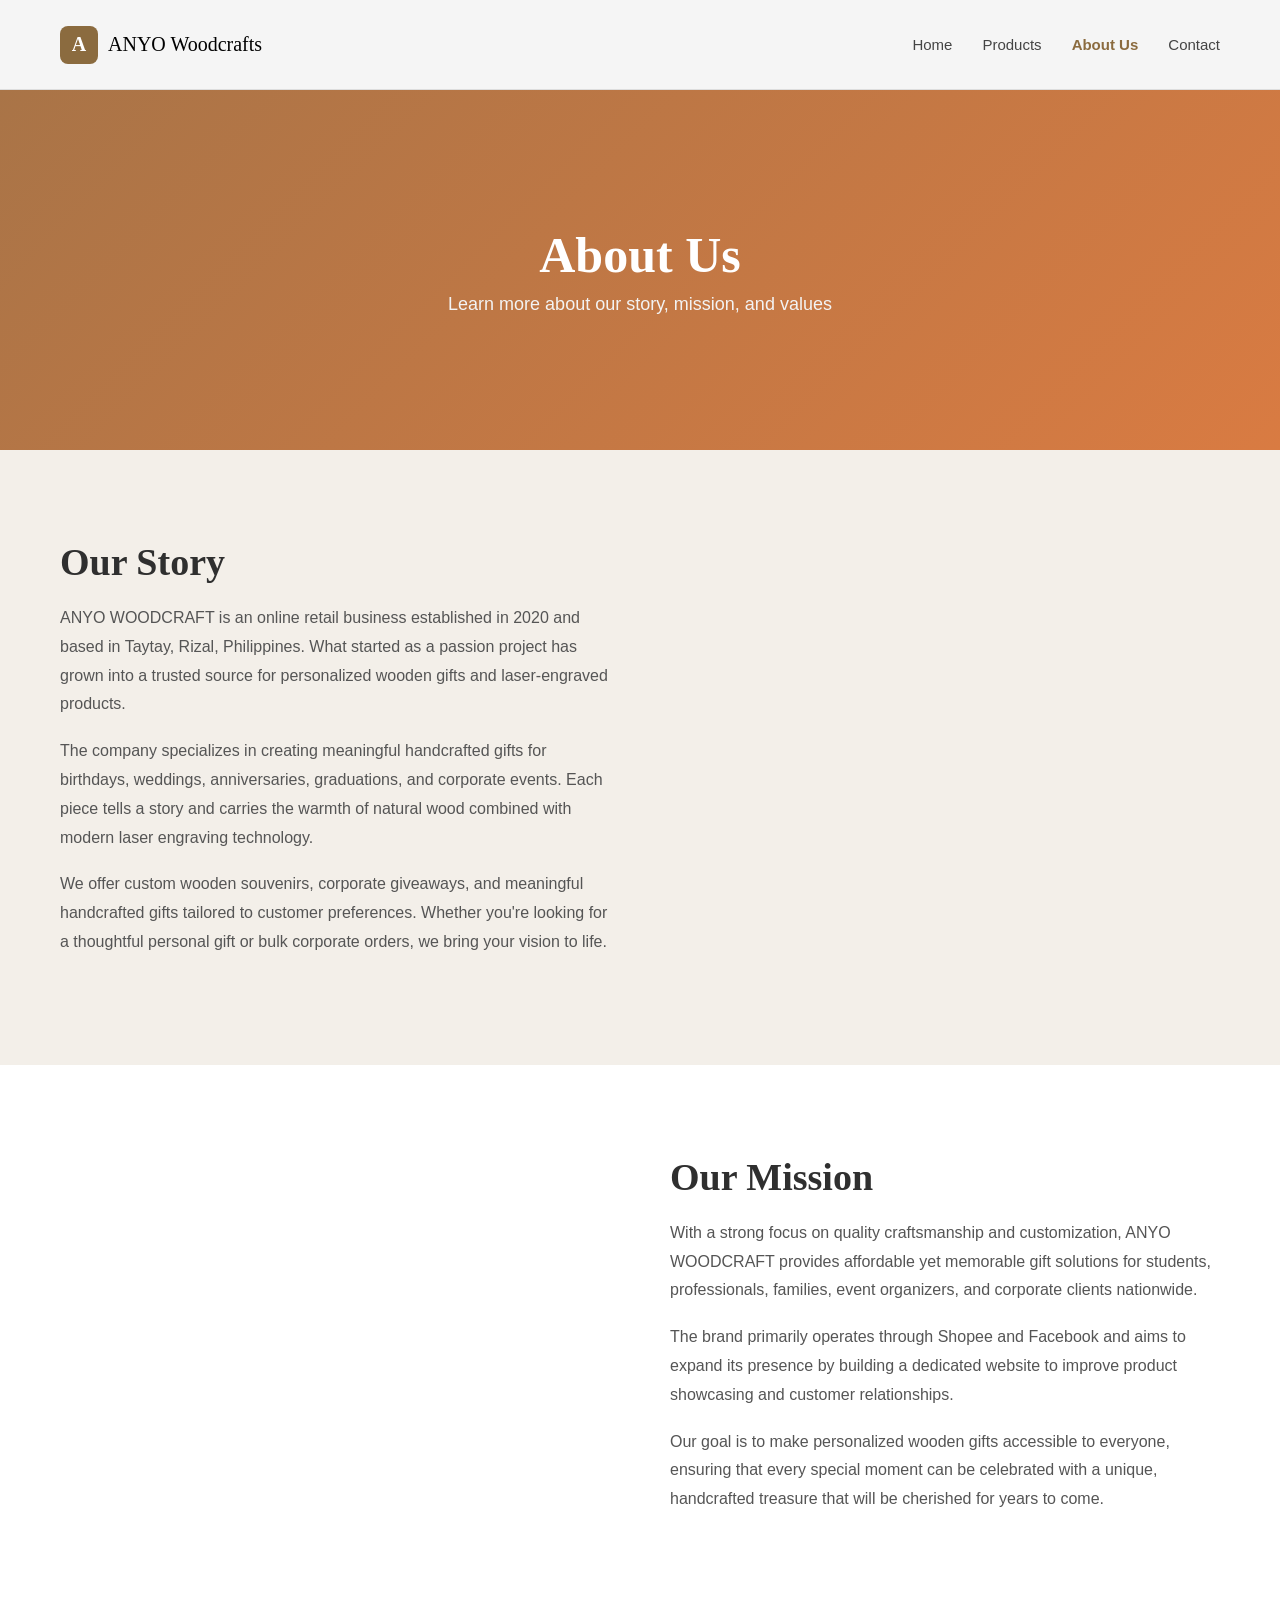
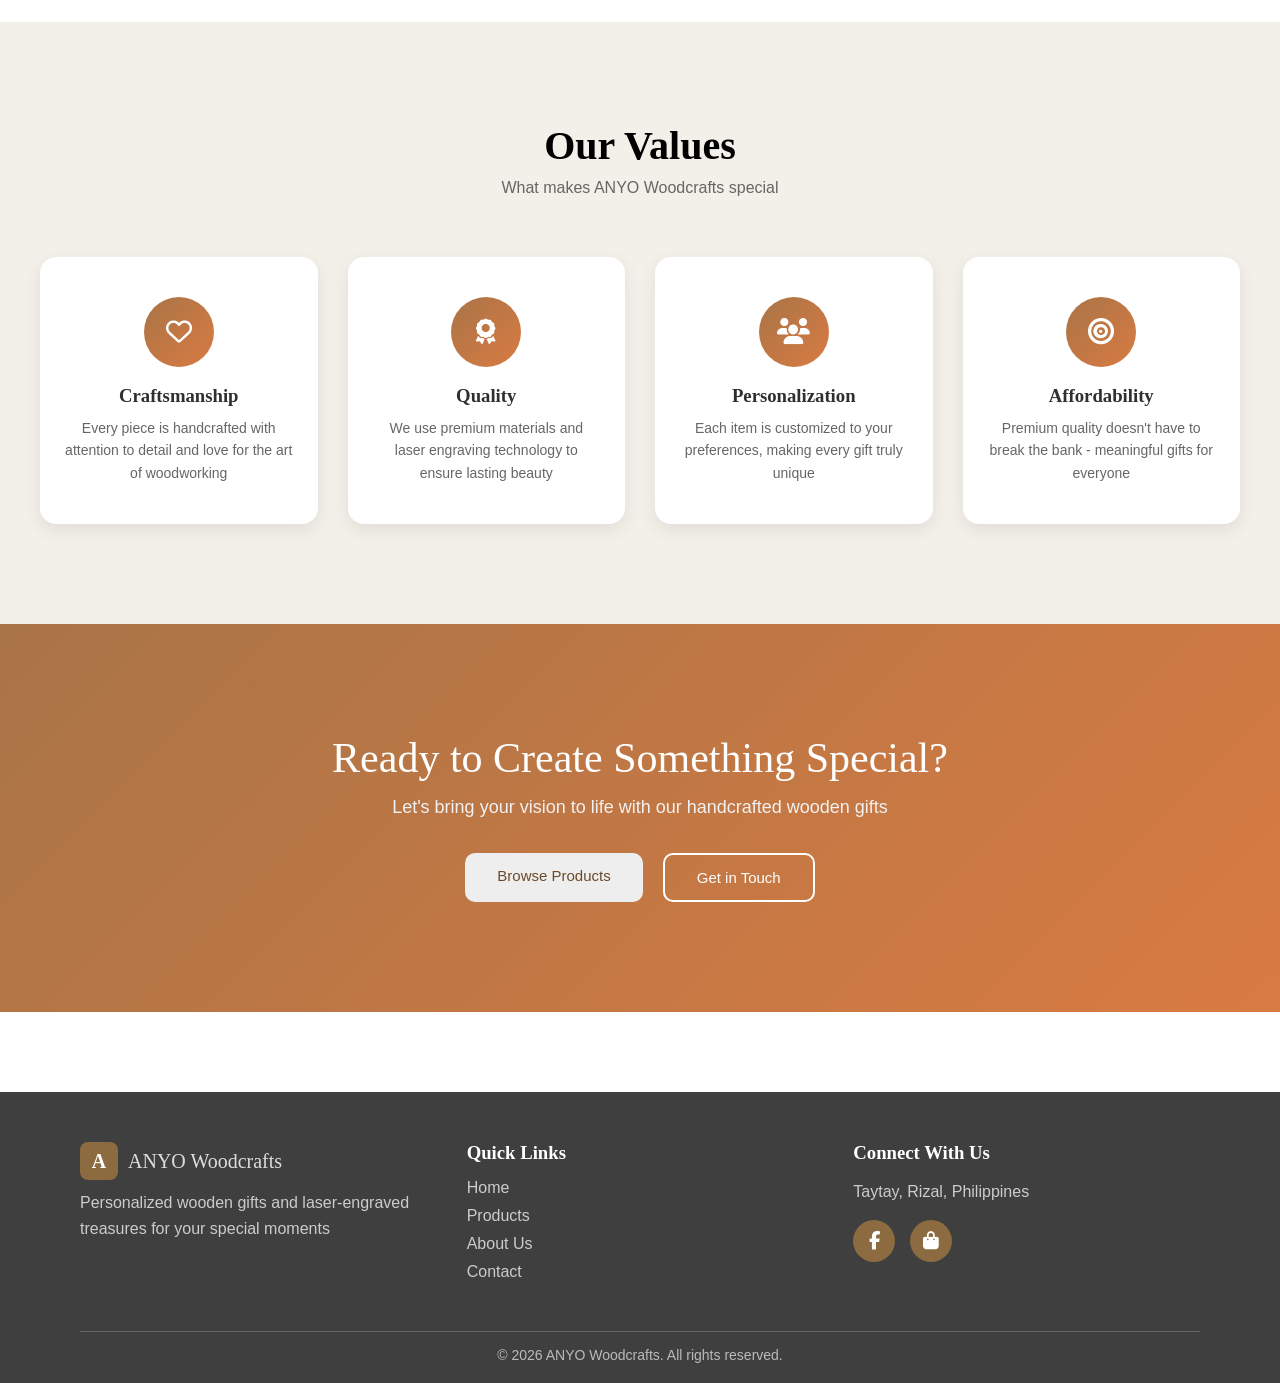
==== about.html @ 1329b44c "Add files via upload" ====
<!DOCTYPE html>
<html lang="en">
<head>
  <meta charset="UTF-8">
  <meta name="viewport" content="width=device-width, initial-scale=1.0">
  <link rel="stylesheet" href="https://cdnjs.cloudflare.com/ajax/libs/font-awesome/6.5.0/css/all.min.css">
  <link rel="stylesheet" href="navfoot.css">
  <link rel="stylesheet" href="about.css">
  <title>About - ANYO Woodcrafts</title>
</head>
<body>

<header class="navbar">
  <div class="logo">
    <div class="logo-icon">A</div>
    <span>ANYO Woodcrafts</span>
  </div>

  <ul class="nav-links">
    <li><a href="index.html">Home</a></li>
    <li><a href="products.html">Products</a></li>
    <li><a href="about.html" class="active">About Us</a></li>
    <li><a href="contact.html">Contact</a></li>
  </ul>
</header>

<section class="about-hero">
  <h1>About Us</h1>
  <p>Learn more about our story, mission, and values</p>
</section>

<section class="about-section">
  <div class="about-grid">

    <div class="about-text">
      <h2>Our Story</h2>
      <p>
        ANYO WOODCRAFT is an online retail business established in 2020 and
        based in Taytay, Rizal, Philippines. What started as a passion project
        has grown into a trusted source for personalized wooden gifts and
        laser-engraved products.
      </p>
      <p>
        The company specializes in creating meaningful handcrafted gifts for
        birthdays, weddings, anniversaries, graduations, and corporate events.
        Each piece tells a story and carries the warmth of natural wood combined
        with modern laser engraving technology.
      </p>
      <p>
        We offer custom wooden souvenirs, corporate giveaways, and meaningful
        handcrafted gifts tailored to customer preferences. Whether you're
        looking for a thoughtful personal gift or bulk corporate orders, we bring
        your vision to life.
      </p>
    </div>

    <div class="about-image">
      <img src="IMAGES/woodcraft1.jpg" alt="">
    </div>

  </div>
</section>

<section class="about-section alt">
  <div class="about-grid">

    <div class="about-image">
      <img src="IMAGES/woodcraft2.jpg" alt="">
    </div>

    <div class="about-text">
      <h2>Our Mission</h2>
      <p>
        With a strong focus on quality craftsmanship and customization, ANYO
        WOODCRAFT provides affordable yet memorable gift solutions for students,
        professionals, families, event organizers, and corporate clients
        nationwide.
      </p>
      <p>
        The brand primarily operates through Shopee and Facebook and aims to
        expand its presence by building a dedicated website to improve product
        showcasing and customer relationships.
      </p>
      <p>
        Our goal is to make personalized wooden gifts accessible to everyone,
        ensuring that every special moment can be celebrated with a unique,
        handcrafted treasure that will be cherished for years to come.
      </p>
    </div>

  </div>
</section>

<section class="values">
  <h2>Our Values</h2>
  <p class="subtitle">What makes ANYO Woodcrafts special</p>

  <div class="values-grid">

    <div class="value-card">
  <div class="icon"><i class="fa-regular fa-heart"></i></div>
  <h3>Craftsmanship</h3>
  <p>Every piece is handcrafted with attention to detail and love for the art of woodworking</p>
</div>

<div class="value-card">
  <div class="icon"><i class="fa-solid fa-award"></i></div>
  <h3>Quality</h3>
  <p>We use premium materials and laser engraving technology to ensure lasting beauty</p>
</div>

<div class="value-card">
  <div class="icon"><i class="fa-solid fa-users"></i></div>
  <h3>Personalization</h3>
  <p>Each item is customized to your preferences, making every gift truly unique</p>
</div>

<div class="value-card">
  <div class="icon"><i class="fa-solid fa-bullseye"></i></div>
  <h3>Affordability</h3>
  <p>Premium quality doesn't have to break the bank - meaningful gifts for everyone</p>
</div>

  </div>
</section>

<section class="cta-about fade-in">
  <div class="cta-content">
    <h1>Ready to Create Something Special?</h1>
    <p>Let's bring your vision to life with our handcrafted wooden gifts</p>

    <div class="cta-buttons">
      <a href="products.html" class="btn primary">Browse Products</a>
      <a href="contact.html" class="btn outline">Get in Touch</a>
    </div>
  </div>
</section>

<footer class="footer">
  <div class="footer-container">

    <div class="footer-col">
      <div class="logo">
        <div class="logo-icon">A</div>
        <span>ANYO Woodcrafts</span>
      </div>
      <p>
        Personalized wooden gifts and laser-engraved treasures
        for your special moments
      </p>
    </div>

    <div class="footer-col">
      <h3>Quick Links</h3>
      <ul>
        <li><a href="index.html">Home</a></li>
        <li><a href="products.html">Products</a></li>
        <li><a href="about.html">About Us</a></li>
        <li><a href="contact.html">Contact</a></li>
      </ul>
    </div>

    <div class="footer-col">
      <h3>Connect With Us</h3>
      <p>Taytay, Rizal, Philippines</p>

      <div class="socials">
        <a href="https://www.facebook.com/ANYOwoodcrafts" target="_blank" class="circle"><i class="fab fa-facebook-f"></i></a>
        <a href="https://shopee.ph/anyocrafts" target="_blank" class="circle"><i class="fas fa-shopping-bag"></i></a>
      </div>
    </div>

  </div>

  <div class="footer-bottom">
    © 2026 ANYO Woodcrafts. All rights reserved.
  </div>
</footer>

<script>
const elements = document.querySelectorAll(".fade-in");

function showOnScroll() {
  const triggerBottom = window.innerHeight * 0.85;

  elements.forEach(el => {
    const boxTop = el.getBoundingClientRect().top;
    if (boxTop < triggerBottom) {
      el.classList.add("show");
    }
  });
}

window.addEventListener("scroll", showOnScroll);
</script>

</body>
</html>
---- navfoot.css ----
* {
    margin: 0;
    padding: 0;
    box-sizing: border-box;
    }

    /* BODY */
    body {
    font-family: 'Segoe UI', sans-serif;
    font-family: 'Poppins', sans-serif;

     margin: 0;
  padding-top: 90px;
    }
    h1, h2, h3, h4, h5 {
  font-family: 'Playfair Display', serif;
}

    /*FIXED NAVBAR*/
   .navbar {
  position: fixed;
  top: 0;
  left: 0;
  width: 100%;
  height: 90px; /* fixed height */
  z-index: 1000;

  display: flex;
  justify-content: space-between;
  align-items: center;
  padding: 0 60px; /* remove vertical padding */
  background: #f5f5f5;
  border-bottom: 1px solid #ddd;
}

    /* LOGO */
    .logo {
    display: flex;
    align-items: center;
    gap: 10px;
    font-family: 'Playfair Display', serif;
    font-size: 20px;
    }

    .logo-icon {
    background: #8b6b3f;
    color: #fff;
    width: 38px;
    height: 38px;
    display: flex;
    align-items: center;
    justify-content: center;
    border-radius: 8px;
    font-weight: bold;
    }

    /* NAV LINKS */
    .nav-links {
    list-style: none;
    display: flex;
    gap: 30px;
    }

    .nav-links a {
    text-decoration: none;
    color: #444;
    transition: 0.3s;
    font-size: 15px;
    }

    .nav-links a:hover {
    color: #8b6b3f;
    }

    .nav-links .active {
    color: #8b6b3f;
    font-weight: 600;
    }

    /* SPACER */
    .spacer {
    height: 400px;
    }

    /* FOOTER BASE */
.footer {
  background: #3f3f3f;
  color: #ddd;
  padding: 50px 80px 20px;
}

/* FLEX CONTAINER */
.footer-container {
  display: flex;
  justify-content: space-between;
  gap: 40px;
  flex-wrap: wrap;
}

/* COLUMNS */
.footer-col {
  flex: 1;
  min-width: 250px;
}

.footer-col h3 {
  margin-bottom: 15px;
  color: #fff;
}

.footer-col p {
  margin-top: 10px;
  line-height: 1.6;
  color: #ccc;
}

/* LINKS */
.footer-col ul {
  list-style: none;
  padding: 0;
}

.footer-col ul li {
  margin-bottom: 10px;
}

.footer-col ul li a {
  text-decoration: none;
  color: #ccc;
  transition: 0.3s;
}

.footer-col ul li a:hover {
  color: #fff;
}

/* SOCIAL ICONS */
.socials {
  margin-top: 15px;
  display: flex;
  gap: 15px;
}

.circle {
  width: 42px;
  height: 42px;
  background: #8b6b3f;
  border-radius: 50%;
  display: flex;
  align-items: center;
  justify-content: center;
  color: white;
  font-size: 18px;
  text-decoration: none;
  transition: 0.3s ease;
}

.circle:hover {
  background: #a67c52;
  transform: translateY(-3px);
}

/* IMPORTANT FIX */
.footer-bottom {
  width: 100%;
  text-align: center;
  margin-top: 40px;
  padding-top: 15px;
  border-top: 1px solid #666;
  font-size: 14px;
  color: #bbb;
}
---- about.css ----
/* ===== HERO ===== */
.about-hero {
  display: flex;
  flex-direction: column;
  justify-content: center;
  align-items: center;
  height: 40vh;
  text-align: center;
  background: linear-gradient(135deg, #a97447, #d97b42);
  color: white;
}

.about-hero h1 {
  font-family: 'Playfair Display', serif;
  font-size: 50px;
  margin-bottom: 10px;
}

.about-hero p {
  font-size: 18px;
  color: #f3f3f3;
}


/* ===== ABOUT ===== */
.about-section {
  padding: 90px 60px;
  background: #f3efe9;
}

.about-section.alt {
  background: #ffffff;
}

.about-grid {
  display: grid;
  grid-template-columns: 1fr 1fr;
  gap: 60px;
  align-items: center;
  max-width: 1200px;
  margin: auto;
}

.about-text h2 {
  font-family: 'Playfair Display', serif;
  font-size: 38px;
  margin-bottom: 20px;
  color: #2f2f2f;
}

.about-text p {
  color: #555;
  line-height: 1.8;
  margin-bottom: 18px;
}

.about-image img {
  width: 100%;
  border-radius: 16px;
  box-shadow: 0 10px 25px rgba(0,0,0,0.1);
}


/* ===== VALUES ===== */
.values {
  padding: 100px 20px;
  text-align: center;
  background: #f3efe9;
}

.values h2 {
  font-family: 'Playfair Display', serif;
  font-size: 40px;
  margin-bottom: 10px;
}

.values .subtitle {
  color: #666;
  margin-bottom: 60px;
}

.values-grid {
  display: grid;
  grid-template-columns: repeat(auto-fit, minmax(220px, 1fr));
  gap: 30px;
  max-width: 1200px;
  margin: auto;
}

.value-card {
  background: #ffffff;
  padding: 40px 25px;
  border-radius: 16px;
  box-shadow: 0 6px 18px rgba(0,0,0,0.08);
  transition: 0.3s;
}

.value-card:hover {
  transform: translateY(-8px);
}

.value-card .icon {
  width: 70px;
  height: 70px;
  background: linear-gradient(135deg, #a97447, #d97b42);
  color: white;
  margin: auto;
  border-radius: 50%;
  display: flex;
  align-items: center;
  justify-content: center;
  font-size: 26px;
  margin-bottom: 18px;
}

.value-card h3 {
  margin-bottom: 10px;
  color: #2f2f2f;
}

.value-card p {
  font-size: 14px;
  color: #666;
  line-height: 1.6;
}


/* ===== CTA ===== */
.cta-about {
  padding: 110px 20px;
  text-align: center;
  background: linear-gradient(135deg, #a97447, #d97b42);
  color: white;
  margin-bottom: 80px;
}

.cta-about .cta-content {
  max-width: 800px;
  margin: auto;
}

.cta-about h1 {
  font-family: 'Playfair Display', serif;
  font-size: 42px;
  margin-bottom: 15px;
  font-weight: 500;
}

.cta-about p {
  font-size: 18px;
  color: #f1f1f1;
  margin-bottom: 35px;
}

.cta-buttons {
  display: flex;
  justify-content: center;
  gap: 20px;
  flex-wrap: wrap;
}

.btn {
  padding: 14px 32px;
  border-radius: 10px;
  font-size: 15px;
  text-decoration: none;
  transition: 0.3s;
}

.btn.primary {
  background: #eee;
  color: #6b4a2b;
}

.btn.primary:hover {
  background: #fff;
  transform: translateY(-3px);
}

.btn.outline {
  border: 2px solid #fff;
  color: #fff;
}

.btn.outline:hover {
  background: #fff;
  color: #6b4a2b;
  transform: translateY(-3px);
}
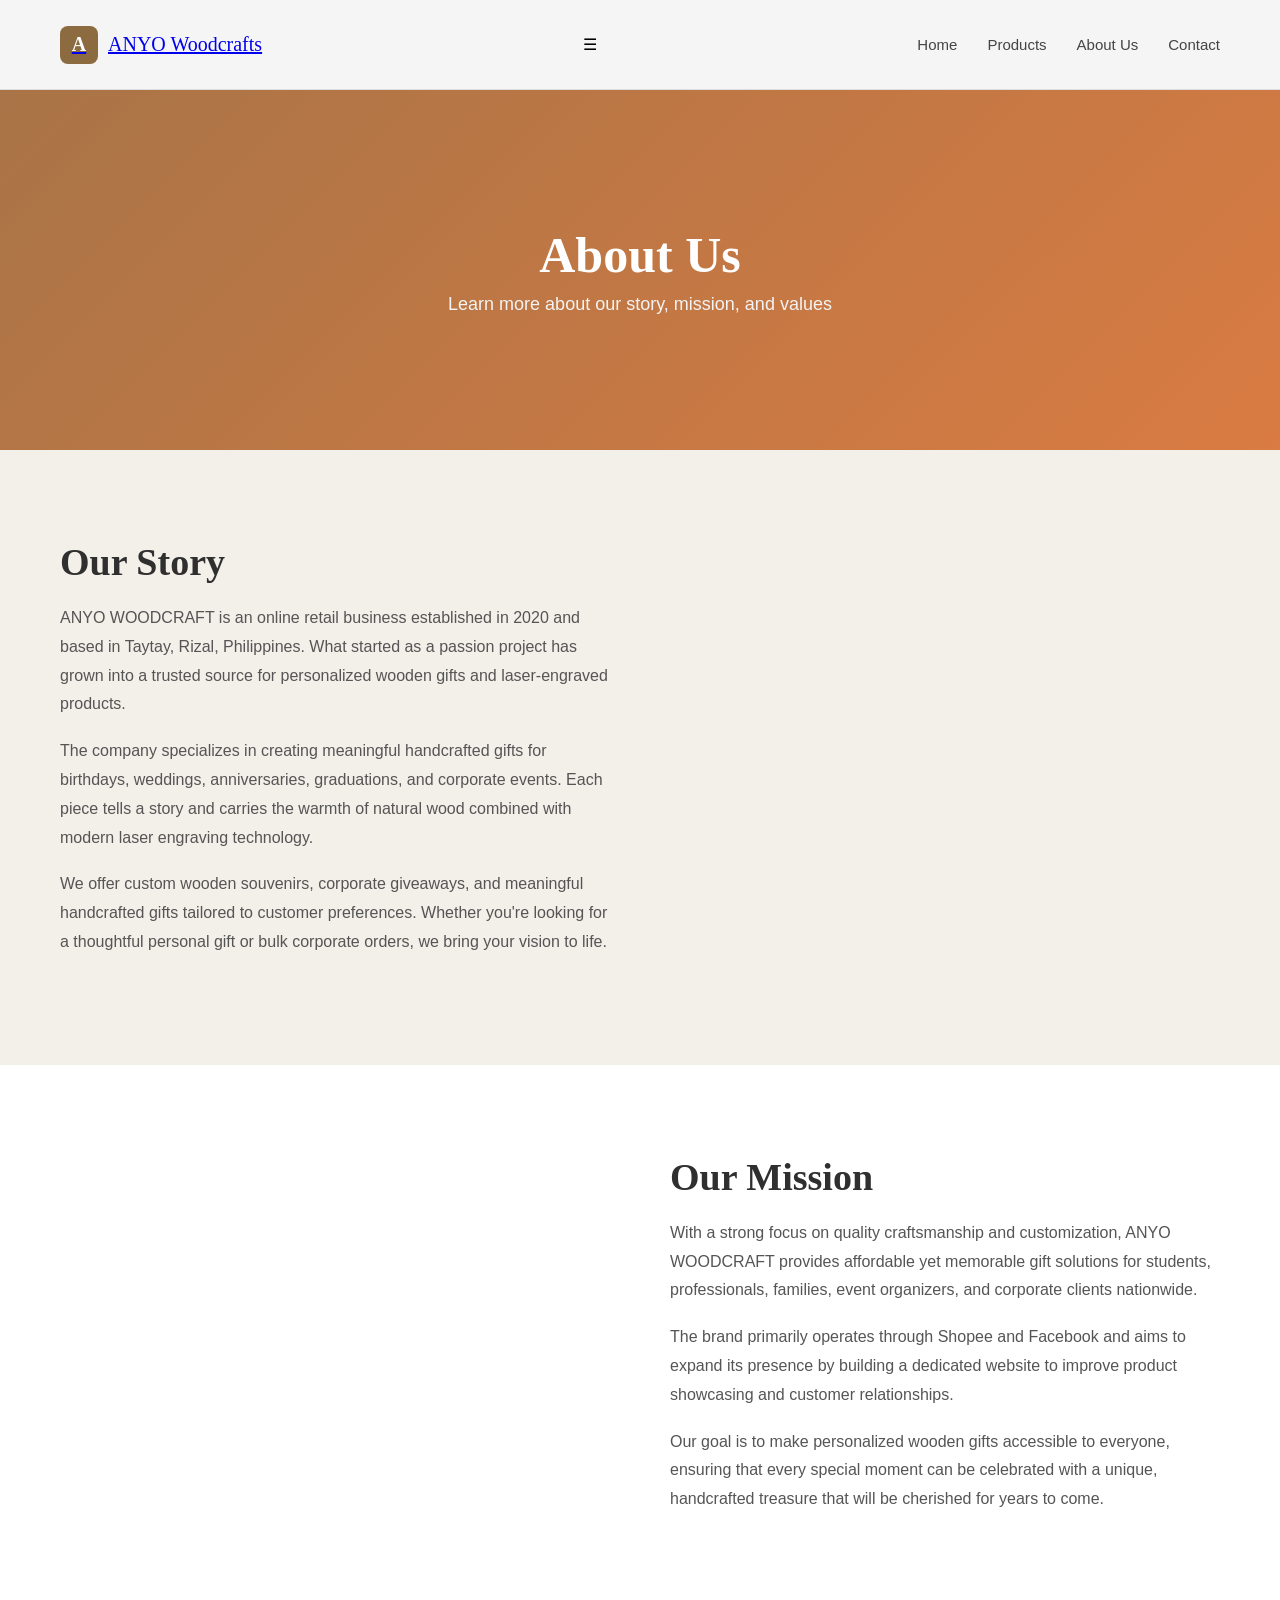
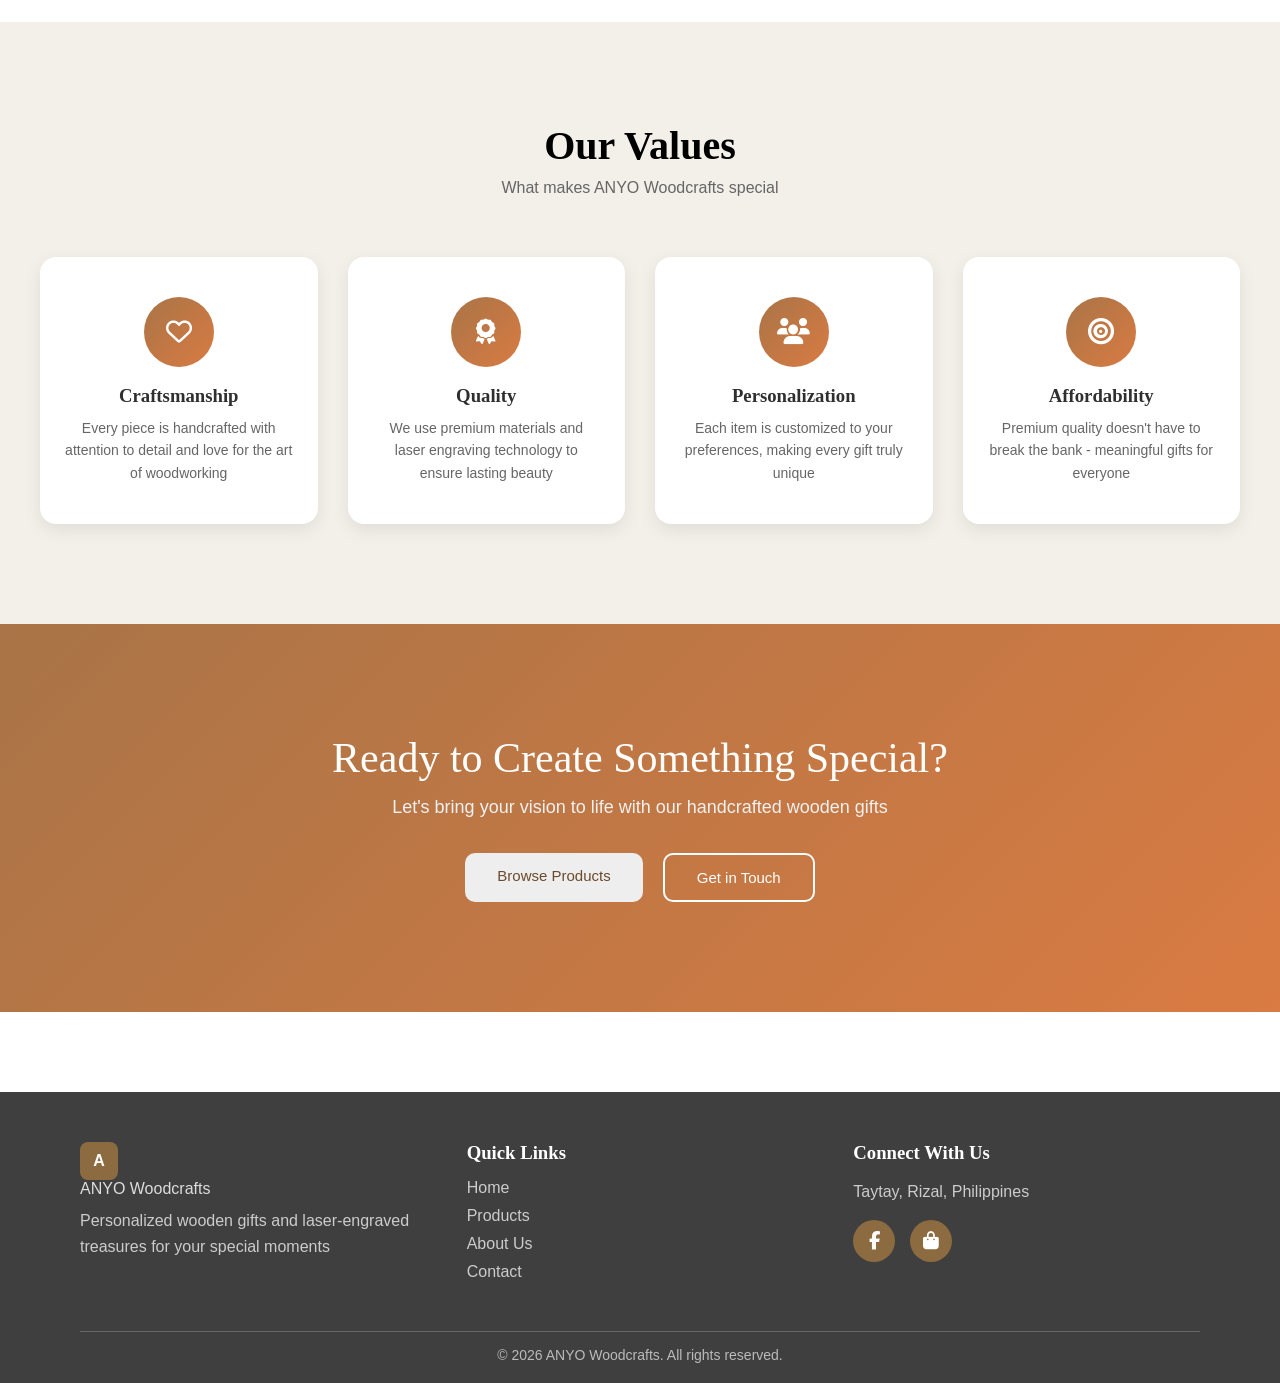
==== commit 7e0024d6: "Update about.html" ====
--- a/about.html
+++ b/about.html
@@ -11,15 +11,19 @@
 <body>
 
 <header class="navbar">
-  <div class="logo">
-    <div class="logo-icon">A</div>
-    <span>ANYO Woodcrafts</span>
-  </div>
-
-  <ul class="nav-links">
+  <a href="index.html" class="logo">
+  <div class="logo-icon">A</div>
+  <span>ANYO Woodcrafts</span>
+</a>
+
+  <div class="menu-toggle" id="menu-toggle">
+    ☰
+  </div>
+
+  <ul class="nav-links" id="nav-links">
     <li><a href="index.html">Home</a></li>
     <li><a href="products.html">Products</a></li>
-    <li><a href="about.html" class="active">About Us</a></li>
+    <li><a href="about.html">About Us</a></li>
     <li><a href="contact.html">Contact</a></li>
   </ul>
 </header>
@@ -55,7 +59,7 @@
     </div>
 
     <div class="about-image">
-      <img src="IMAGES/woodcraft1.jpg" alt="">
+      <img src="IMAGES/KAI.jpg" alt="">
     </div>
 
   </div>
@@ -65,7 +69,7 @@
   <div class="about-grid">
 
     <div class="about-image">
-      <img src="IMAGES/woodcraft2.jpg" alt="">
+      <img src="IMAGES/AW.jpg" alt="">
     </div>
 
     <div class="about-text">
@@ -140,10 +144,10 @@
   <div class="footer-container">
 
     <div class="footer-col">
-      <div class="logo">
-        <div class="logo-icon">A</div>
-        <span>ANYO Woodcrafts</span>
-      </div>
+      <div class="footer-logo">
+  <div class="logo-icon">A</div>
+  <span>ANYO Woodcrafts</span>
+    </div>
       <p>
         Personalized wooden gifts and laser-engraved treasures
         for your special moments
@@ -194,5 +198,7 @@
 window.addEventListener("scroll", showOnScroll);
 </script>
 
+<script src="script.js"></script>
+
 </body>
-</html>+</html>
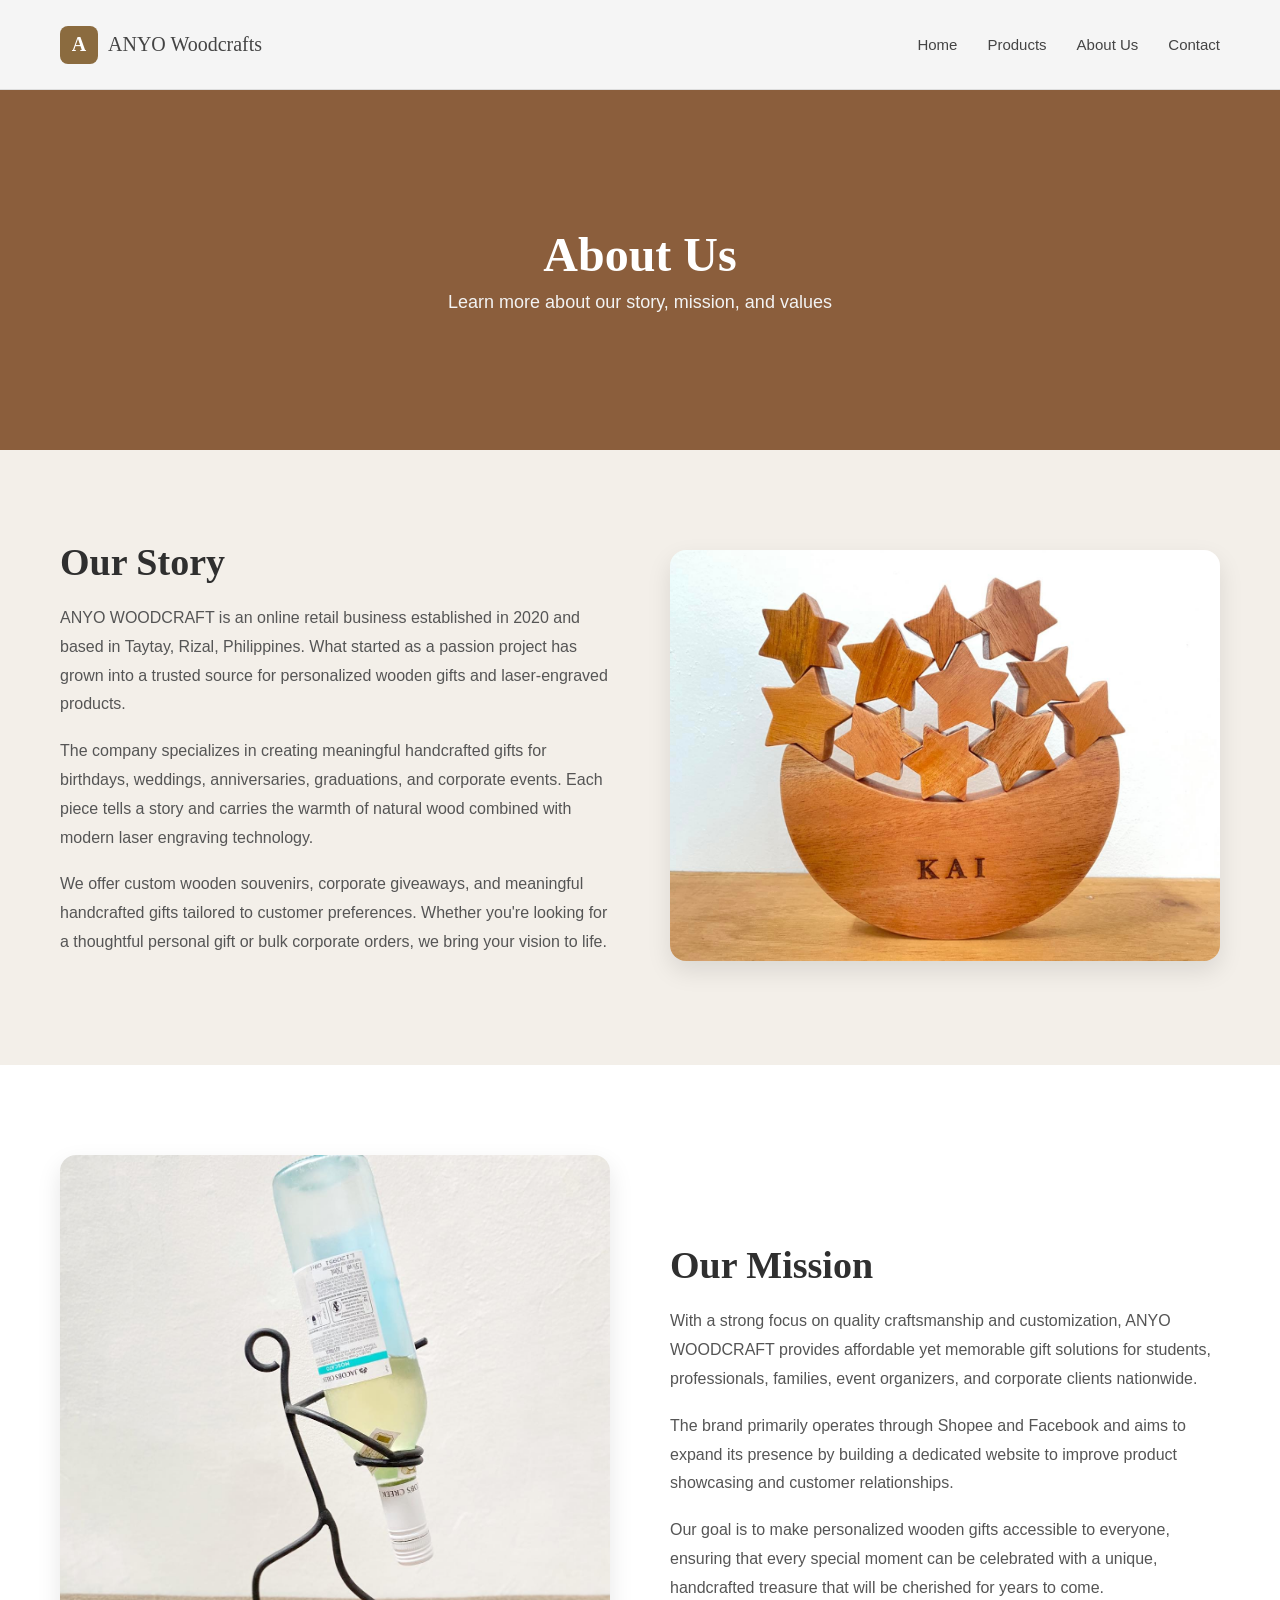
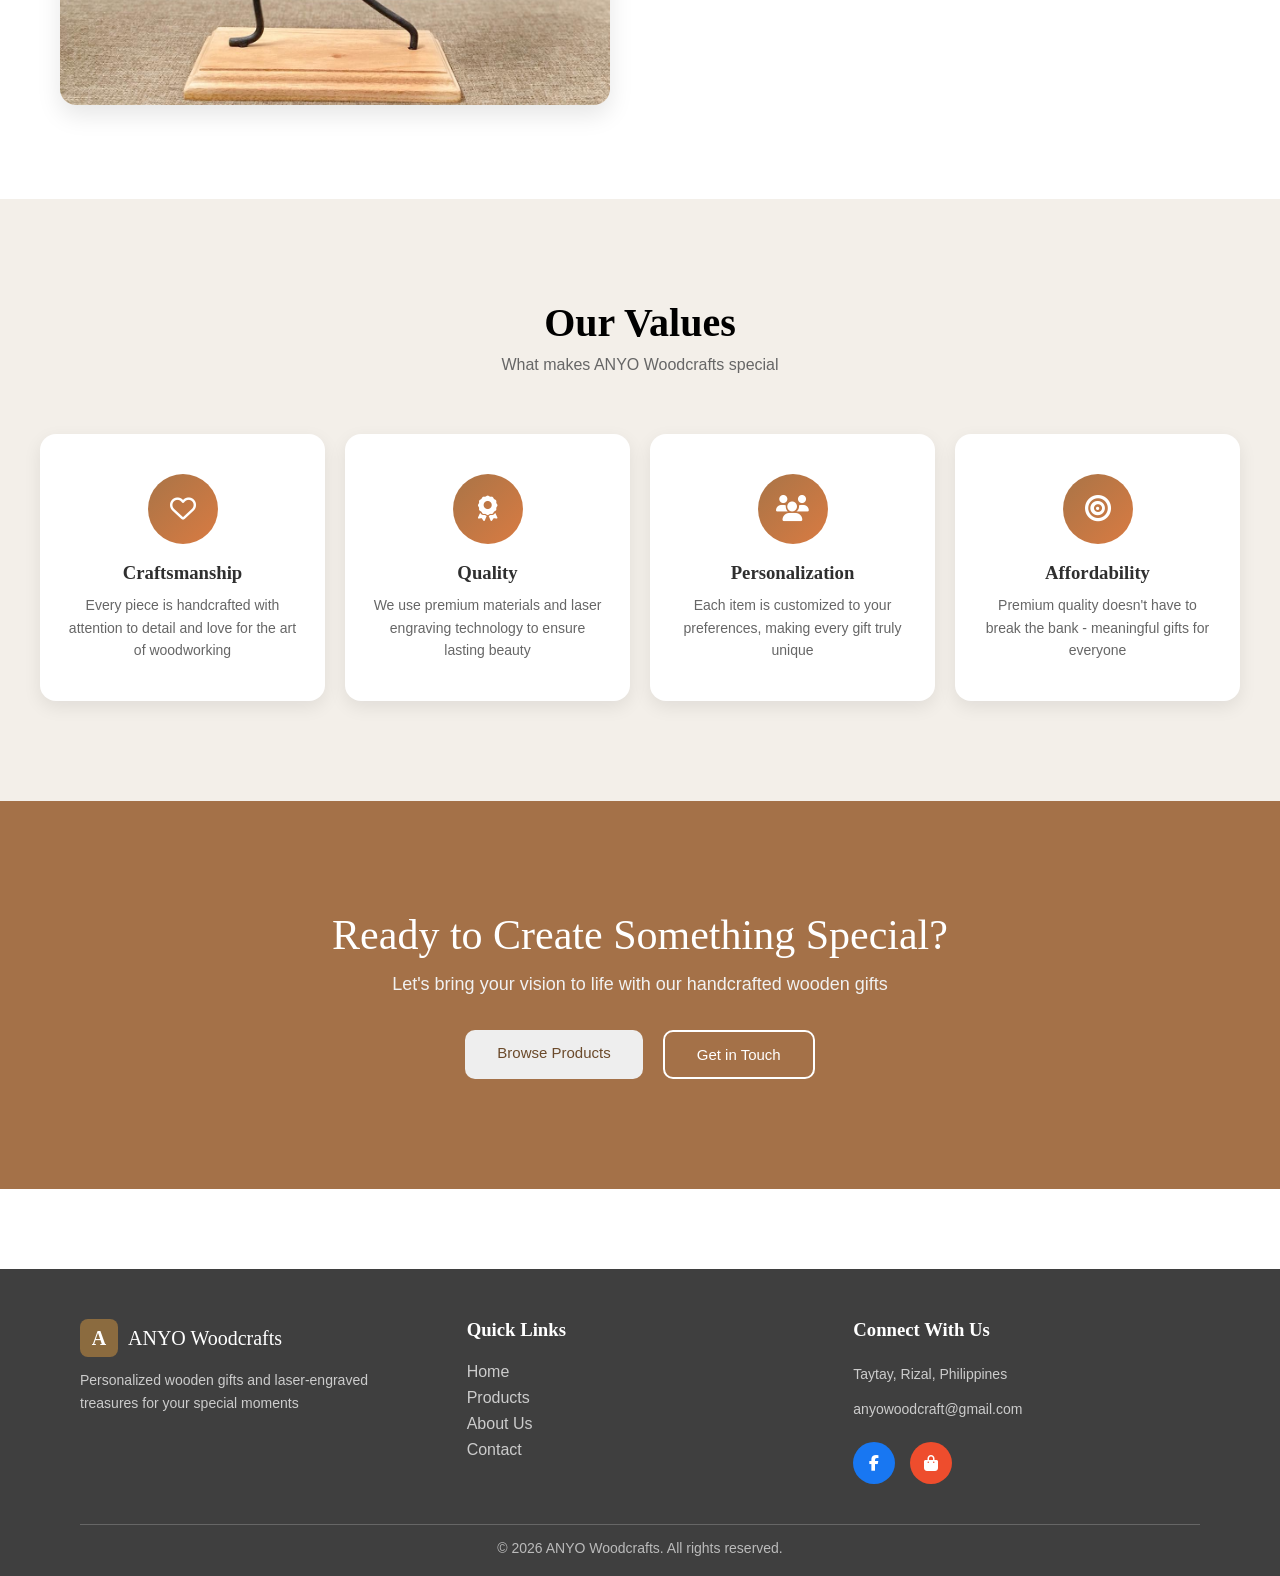
==== commit 1e490351: "Update about.html" ====
--- a/about.html
+++ b/about.html
@@ -167,11 +167,13 @@
     <div class="footer-col">
       <h3>Connect With Us</h3>
       <p>Taytay, Rizal, Philippines</p>
+      <p>anyowoodcraft@gmail.com</p>
 
       <div class="socials">
-        <a href="https://www.facebook.com/ANYOwoodcrafts" target="_blank" class="circle"><i class="fab fa-facebook-f"></i></a>
-        <a href="https://shopee.ph/anyocrafts" target="_blank" class="circle"><i class="fas fa-shopping-bag"></i></a>
-      </div>
+          <a href="https://www.facebook.com/ANYOwoodcrafts" class="circle fb"><i class="fab fa-facebook-f"></i></a>
+          <a href="https://shopee.ph/anyocrafts" class="circle shopee"><i class="fas fa-shopping-bag"></i></a>
+        </div>
+    </div>
     </div>
 
   </div>
--- a/navfoot.css
+++ b/navfoot.css
@@ -1,115 +1,133 @@
+/* ===== RESET ===== */
 * {
-    margin: 0;
-    padding: 0;
-    box-sizing: border-box;
-    }
-
-    /* BODY */
-    body {
-    font-family: 'Segoe UI', sans-serif;
-    font-family: 'Poppins', sans-serif;
-
-     margin: 0;
+  margin: 0;
+  padding: 0;
+  box-sizing: border-box;
+}
+
+/* ===== BODY ===== */
+body {
+  font-family: 'Poppins', sans-serif;
   padding-top: 90px;
-    }
-    h1, h2, h3, h4, h5 {
+}
+
+h1, h2, h3, h4, h5 {
   font-family: 'Playfair Display', serif;
 }
 
-    /*FIXED NAVBAR*/
-   .navbar {
+/* ================= NAVBAR ================= */
+.navbar {
   position: fixed;
   top: 0;
   left: 0;
   width: 100%;
-  height: 90px; /* fixed height */
+  height: 90px;
   z-index: 1000;
 
   display: flex;
   justify-content: space-between;
   align-items: center;
-  padding: 0 60px; /* remove vertical padding */
+  padding: 0 60px;
+
   background: #f5f5f5;
   border-bottom: 1px solid #ddd;
 }
 
-    /* LOGO */
-    .logo {
-    display: flex;
-    align-items: center;
-    gap: 10px;
-    font-family: 'Playfair Display', serif;
-    font-size: 20px;
-    }
-
-    .logo-icon {
-    background: #8b6b3f;
-    color: #fff;
-    width: 38px;
-    height: 38px;
-    display: flex;
-    align-items: center;
-    justify-content: center;
-    border-radius: 8px;
-    font-weight: bold;
-    }
-
-    /* NAV LINKS */
-    .nav-links {
-    list-style: none;
-    display: flex;
-    gap: 30px;
-    }
-
-    .nav-links a {
-    text-decoration: none;
-    color: #444;
-    transition: 0.3s;
-    font-size: 15px;
-    }
-
-    .nav-links a:hover {
-    color: #8b6b3f;
-    }
-
-    .nav-links .active {
-    color: #8b6b3f;
-    font-weight: 600;
-    }
-
-    /* SPACER */
-    .spacer {
-    height: 400px;
-    }
-
-    /* FOOTER BASE */
+/* ===== LOGO ===== */
+.logo {
+  display: flex;
+  align-items: center;
+  gap: 10px;
+
+  font-family: 'Playfair Display', serif;
+  font-size: 20px;
+
+  text-decoration: none;
+  color: #444;
+}
+
+.logo:hover {
+  opacity: 0.8;
+}
+
+.logo-icon {
+  background: #8b6b3f;
+  color: #fff;
+  width: 38px;
+  height: 38px;
+  display: flex;
+  align-items: center;
+  justify-content: center;
+  border-radius: 8px;
+  font-weight: bold;
+}
+
+/* ===== NAV LINKS ===== */
+.nav-links {
+  list-style: none;
+  display: flex;
+  gap: 30px;
+}
+
+.nav-links a {
+  text-decoration: none;
+  color: #444;
+  font-size: 15px;
+  transition: 0.3s;
+}
+
+.nav-links a:hover,
+.nav-links .active {
+  color: #8b6b3f;
+  font-weight: 600;
+}
+
+/* ===== HAMBURGER ===== */
+.menu-toggle {
+  display: none;
+  font-size: 26px;
+  cursor: pointer;
+  z-index: 1100;
+}
+
+/* ================= FOOTER ================= */
 .footer {
   background: #3f3f3f;
   color: #ddd;
   padding: 50px 80px 20px;
 }
 
-/* FLEX CONTAINER */
+/* ===== FOOTER LOGO ===== */
+.footer-logo {
+  display: flex;
+  align-items: center;
+  gap: 10px;
+
+  font-family: 'Playfair Display', serif;
+  font-size: 20px;
+
+  color: #fff;
+}
+
 .footer-container {
-  display: flex;
-  justify-content: space-between;
+  display: grid;
+  grid-template-columns: repeat(3, 1fr);
   gap: 40px;
-  flex-wrap: wrap;
-}
-
-/* COLUMNS */
+}
+
 .footer-col {
-  flex: 1;
-  min-width: 250px;
+  display: flex;
+  flex-direction: column;
+  gap: 12px;
 }
 
 .footer-col h3 {
-  margin-bottom: 15px;
-  color: #fff;
+  color: #fff;
+  margin-bottom: 10px;
 }
 
 .footer-col p {
-  margin-top: 10px;
+  font-size: 14px;
   line-height: 1.6;
   color: #ccc;
 }
@@ -117,28 +135,28 @@
 /* LINKS */
 .footer-col ul {
   list-style: none;
-  padding: 0;
 }
 
 .footer-col ul li {
-  margin-bottom: 10px;
+  margin-bottom: 8px;
 }
 
 .footer-col ul li a {
   text-decoration: none;
   color: #ccc;
-  transition: 0.3s;
+  transition: 0.25s ease;
 }
 
 .footer-col ul li a:hover {
   color: #fff;
-}
-
-/* SOCIAL ICONS */
+  padding-left: 4px;
+}
+
+/* SOCIALS */
 .socials {
-  margin-top: 15px;
   display: flex;
   gap: 15px;
+  margin-top: 10px;
 }
 
 .circle {
@@ -150,7 +168,6 @@
   align-items: center;
   justify-content: center;
   color: white;
-  font-size: 18px;
   text-decoration: none;
   transition: 0.3s ease;
 }
@@ -160,13 +177,93 @@
   transform: translateY(-3px);
 }
 
-/* IMPORTANT FIX */
+/* FOOTER BOTTOM */
 .footer-bottom {
-  width: 100%;
   text-align: center;
   margin-top: 40px;
   padding-top: 15px;
   border-top: 1px solid #666;
   font-size: 14px;
   color: #bbb;
-}+}
+
+/* ================= RESPONSIVE ================= */
+
+/* TABLET + MOBILE NAV */
+@media (max-width: 1024px) {
+
+  .navbar {
+    padding: 0 20px;
+  }
+
+  .menu-toggle {
+    display: block;
+  }
+
+  .nav-links {
+    position: fixed;
+    top: 0;
+    right: 0;
+    height: 100vh;
+    width: 260px;
+    background: #f5f5f5;
+
+    flex-direction: column;
+    justify-content: center;
+    align-items: flex-start;
+
+    padding: 100px 30px;
+    gap: 30px;
+
+    transform: translateX(100%);
+    transition: 0.3s ease-in-out;
+  }
+
+  .nav-links.active {
+    transform: translateX(0);
+  }
+
+  .nav-links li {
+    width: 100%;
+  }
+
+  .nav-links a {
+    display: block;
+    width: 100%;
+    padding: 12px 0;
+    font-size: 18px;
+    border-bottom: 1px solid #ddd;
+  }
+
+  .nav-links a:hover {
+    background: rgba(139, 107, 63, 0.08);
+    padding-left: 12px;
+    border-radius: 6px;
+  }
+
+  /* FOOTER */
+  .footer-container {
+    grid-template-columns: 1fr;
+    text-align: center;
+  }
+
+  .footer-col {
+    align-items: center;
+  }
+
+  .socials {
+    justify-content: center;
+  }
+}
+
+/* MOBILE */
+@media (max-width: 600px) {
+
+  .footer {
+    padding: 40px 20px 20px;
+  }
+
+  .footer-bottom {
+    font-size: 12px;
+  }
+}
--- a/about.css
+++ b/about.css
@@ -4,15 +4,19 @@
   flex-direction: column;
   justify-content: center;
   align-items: center;
+
   height: 40vh;
+
   text-align: center;
-  background: linear-gradient(135deg, #a97447, #d97b42);
+  background: #8B5E3C;
   color: white;
+
+  padding: 0 20px;
 }
 
 .about-hero h1 {
   font-family: 'Playfair Display', serif;
-  font-size: 50px;
+  font-size: 48px;
   margin-bottom: 10px;
 }
 
@@ -20,6 +24,32 @@
   font-size: 18px;
   color: #f3f3f3;
 }
+
+/* ===== HERO RESPONSIVE ===== */
+@media (max-width: 1024px) {
+  .about-hero h1 {
+    font-size: 38px;
+  }
+
+  .about-hero p {
+    font-size: 16px;
+  }
+}
+
+@media (max-width: 768px) {
+  .about-hero {
+    height: 38vh;
+  }
+
+  .about-hero h1 {
+    font-size: 32px;
+  }
+
+  .about-hero p {
+    font-size: 14px;
+  }
+}
+
 
 
 /* ===== ABOUT ===== */
@@ -35,10 +65,16 @@
 .about-grid {
   display: grid;
   grid-template-columns: 1fr 1fr;
+
   gap: 60px;
   align-items: center;
+
   max-width: 1200px;
   margin: auto;
+}
+
+.about-text {
+  max-width: 600px;
 }
 
 .about-text h2 {
@@ -56,9 +92,57 @@
 
 .about-image img {
   width: 100%;
+  object-fit: cover;
+
   border-radius: 16px;
+
   box-shadow: 0 10px 25px rgba(0,0,0,0.1);
 }
+
+/* ===== ABOUT RESPONSIVE ===== */
+@media (max-width: 1024px) {
+  .about-section {
+    padding: 70px 40px;
+  }
+
+  .about-text {
+    margin: auto;
+  }
+
+  .about-text h2 {
+    font-size: 32px;
+  }
+
+  .about-image img {
+    max-width: 80%;
+    margin: auto;
+    display: block;
+  }
+}
+
+@media (max-width: 768px) {
+  .about-grid {
+    grid-template-columns: 1fr;
+    gap: 30px;
+  }
+
+  .about-section {
+    padding: 60px 20px;
+  }
+
+  .about-text h2 {
+    font-size: 26px;
+  }
+
+  .about-text p {
+    font-size: 15px;
+  }
+
+  .about-image img {
+    max-width: 100%;
+  }
+}
+
 
 
 /* ===== VALUES ===== */
@@ -81,18 +165,23 @@
 
 .values-grid {
   display: grid;
-  grid-template-columns: repeat(auto-fit, minmax(220px, 1fr));
-  gap: 30px;
+  grid-template-columns: repeat(4, 1fr);
+
+  gap: 20px;
+
   max-width: 1200px;
   margin: auto;
 }
 
 .value-card {
   background: #ffffff;
+
   padding: 40px 25px;
   border-radius: 16px;
+
   box-shadow: 0 6px 18px rgba(0,0,0,0.08);
-  transition: 0.3s;
+
+  transition: 0.3s ease;
 }
 
 .value-card:hover {
@@ -102,15 +191,20 @@
 .value-card .icon {
   width: 70px;
   height: 70px;
-  background: linear-gradient(135deg, #a97447, #d97b42);
-  color: white;
+
   margin: auto;
+  margin-bottom: 18px;
+
   border-radius: 50%;
+
   display: flex;
   align-items: center;
   justify-content: center;
+
+  background: linear-gradient(135deg, #a97447, #d97b42);
+  color: white;
+
   font-size: 26px;
-  margin-bottom: 18px;
 }
 
 .value-card h3 {
@@ -124,13 +218,34 @@
   line-height: 1.6;
 }
 
+/* ===== VALUES RESPONSIVE ===== */
+@media (max-width: 1024px) {
+  .values-grid {
+    grid-template-columns: repeat(4, 1fr);
+    gap: 15px;
+  }
+
+  .value-card {
+    padding: 25px 15px;
+  }
+}
+
+@media (max-width: 768px) {
+  .values-grid {
+    grid-template-columns: repeat(2, 1fr);
+  }
+}
+
+
 
 /* ===== CTA ===== */
 .cta-about {
   padding: 110px 20px;
+
   text-align: center;
-  background: linear-gradient(135deg, #a97447, #d97b42);
+  background: #A47148;
   color: white;
+
   margin-bottom: 80px;
 }
 
@@ -142,13 +257,15 @@
 .cta-about h1 {
   font-family: 'Playfair Display', serif;
   font-size: 42px;
+  font-weight: 500;
+
   margin-bottom: 15px;
-  font-weight: 500;
 }
 
 .cta-about p {
   font-size: 18px;
   color: #f1f1f1;
+
   margin-bottom: 35px;
 }
 
@@ -156,15 +273,19 @@
   display: flex;
   justify-content: center;
   gap: 20px;
+
   flex-wrap: wrap;
 }
 
 .btn {
   padding: 14px 32px;
+
   border-radius: 10px;
+
   font-size: 15px;
   text-decoration: none;
-  transition: 0.3s;
+
+  transition: 0.3s ease;
 }
 
 .btn.primary {
@@ -186,4 +307,35 @@
   background: #fff;
   color: #6b4a2b;
   transform: translateY(-3px);
-}+}
+
+/* ===== CTA RESPONSIVE ===== */
+@media (max-width: 768px) {
+  .cta-about {
+    padding: 80px 20px;
+  }
+
+  .cta-about h1 {
+    font-size: 32px;
+  }
+
+  .cta-about p {
+    font-size: 16px;
+  }
+
+  .btn {
+    width: 100%;
+    max-width: 280px;
+  }
+}
+
+
+
+/* ===== EXTRA COLORS ===== */
+.fb {
+  background: #1877f2;
+}
+
+.shopee {
+  background: #ee4d2d;
+}
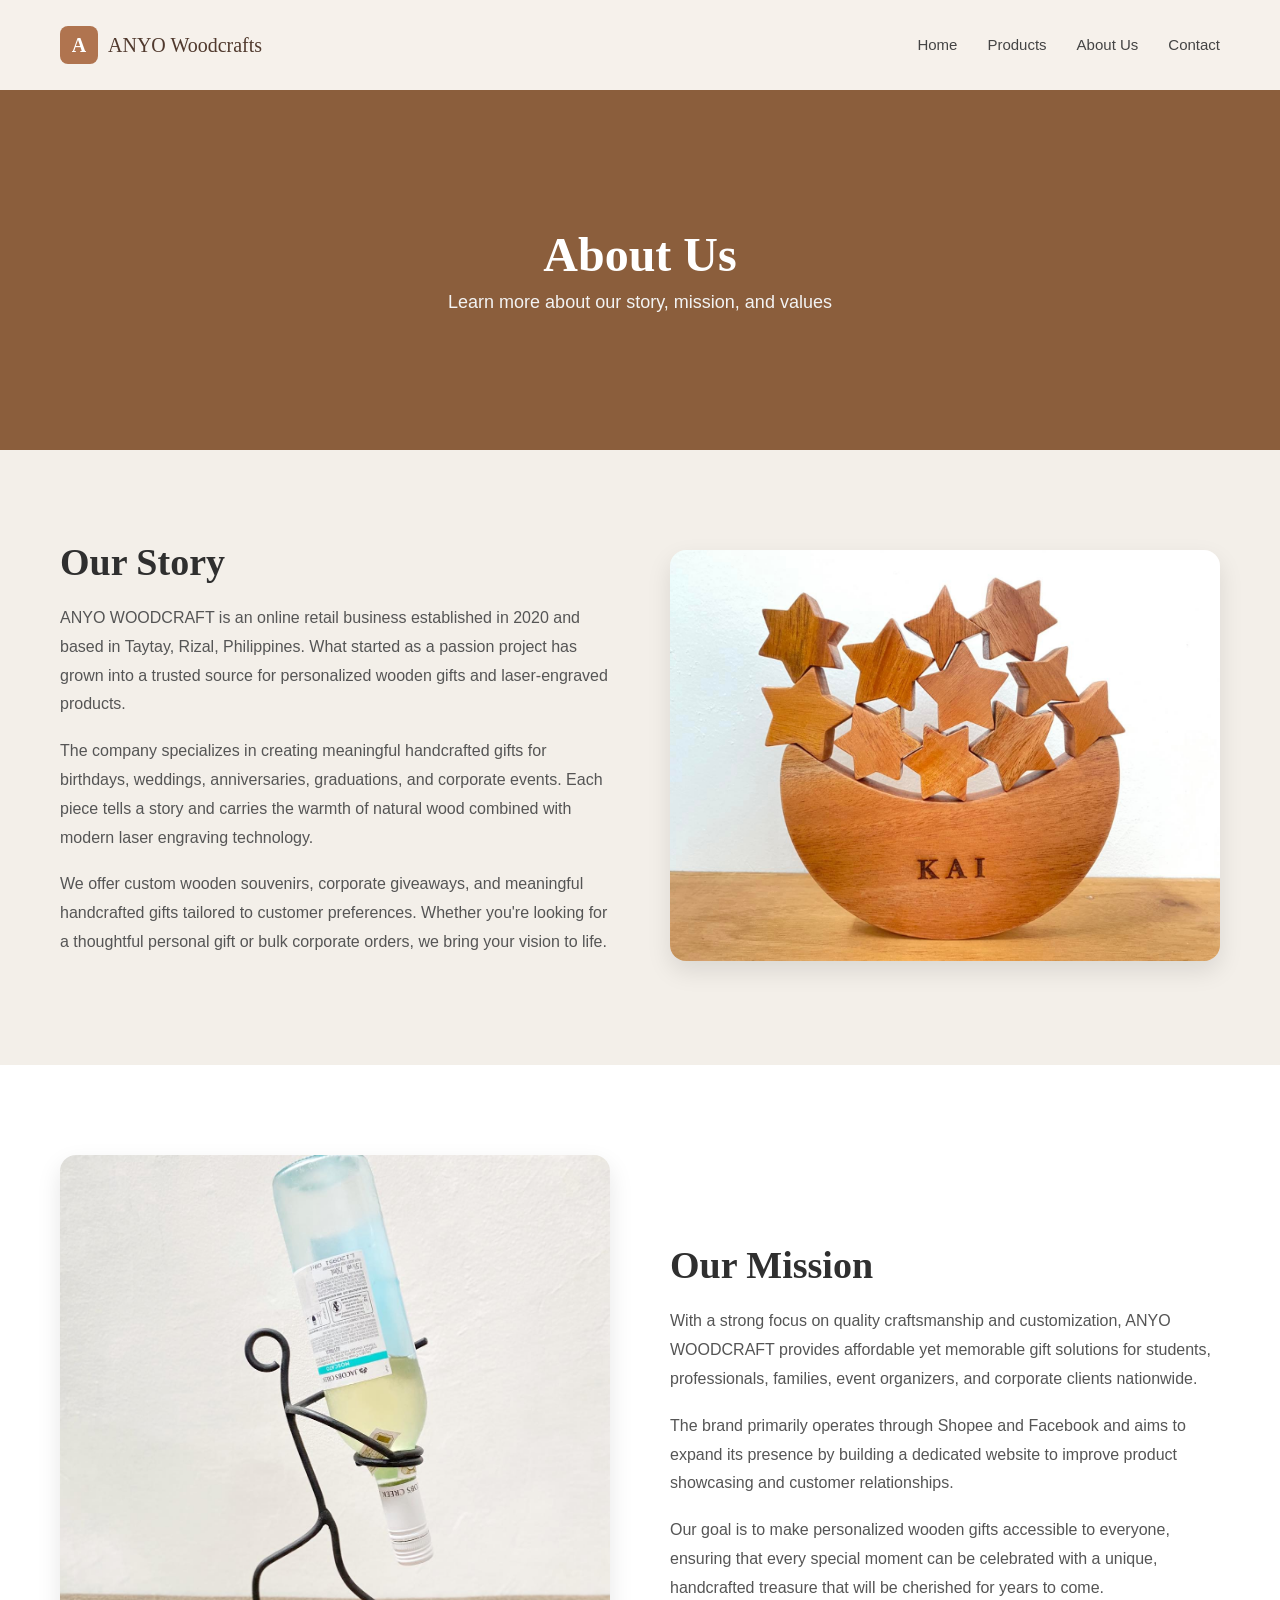
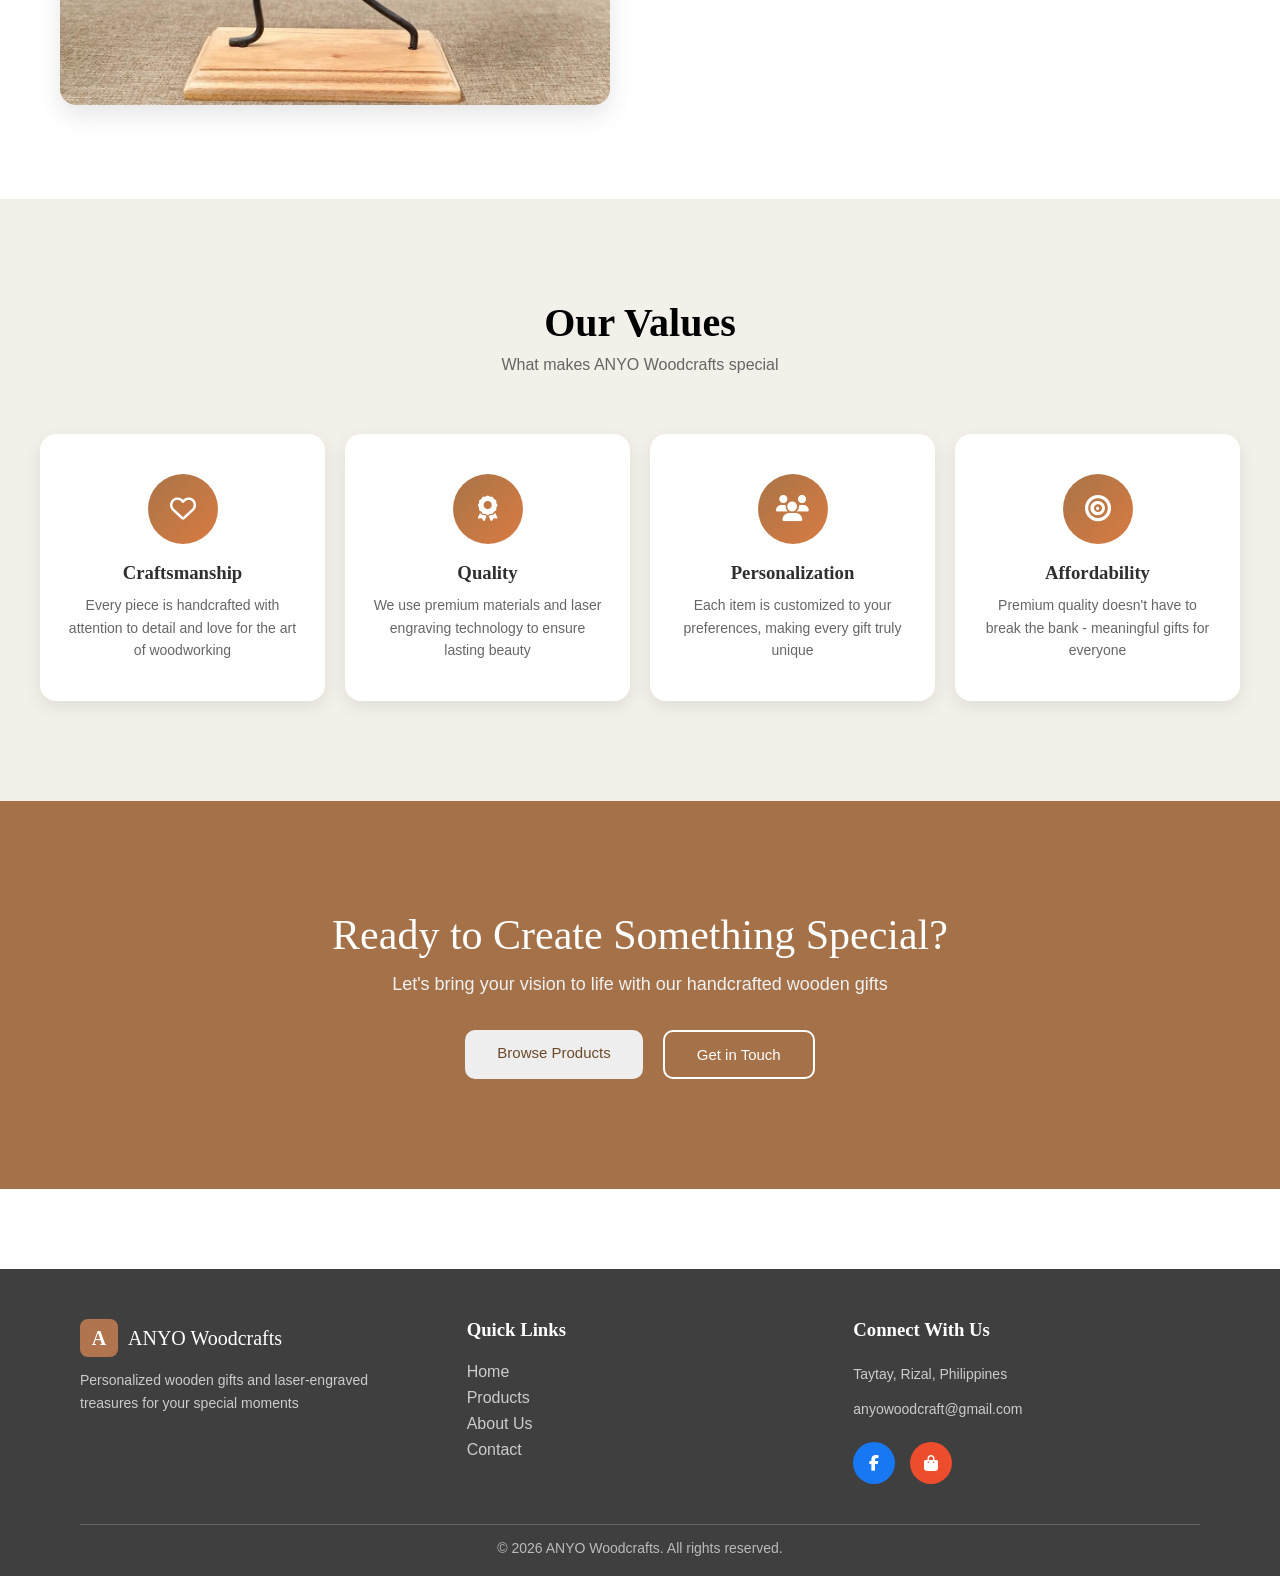
==== commit 506e2870: "Update about.html" ====
--- a/about.html
+++ b/about.html
@@ -3,6 +3,7 @@
 <head>
   <meta charset="UTF-8">
   <meta name="viewport" content="width=device-width, initial-scale=1.0">
+  <link rel="icon" type="image/png" href="IMAGES/favicon.png">
   <link rel="stylesheet" href="https://cdnjs.cloudflare.com/ajax/libs/font-awesome/6.5.0/css/all.min.css">
   <link rel="stylesheet" href="navfoot.css">
   <link rel="stylesheet" href="about.css">
@@ -170,9 +171,14 @@
       <p>anyowoodcraft@gmail.com</p>
 
       <div class="socials">
-          <a href="https://www.facebook.com/ANYOwoodcrafts" class="circle fb"><i class="fab fa-facebook-f"></i></a>
-          <a href="https://shopee.ph/anyocrafts" class="circle shopee"><i class="fas fa-shopping-bag"></i></a>
-        </div>
+  <a href="https://www.facebook.com/ANYOwoodcrafts" class="circle fb" target="_blank">
+    <i class="fab fa-facebook-f"></i>
+  </a>
+
+  <a href="https://shopee.ph/anyocrafts" class="circle shopee" target="_blank">
+    <i class="fas fa-shopping-bag"></i>
+  </a>
+</div>
     </div>
     </div>
 
--- a/navfoot.css
+++ b/navfoot.css
@@ -29,8 +29,7 @@
   align-items: center;
   padding: 0 60px;
 
-  background: #f5f5f5;
-  border-bottom: 1px solid #ddd;
+  background: #F6F1EB;
 }
 
 /* ===== LOGO ===== */
@@ -43,7 +42,7 @@
   font-size: 20px;
 
   text-decoration: none;
-  color: #444;
+  color: #50392D;
 }
 
 .logo:hover {
@@ -51,7 +50,7 @@
 }
 
 .logo-icon {
-  background: #8b6b3f;
+  background: #B0744F;
   color: #fff;
   width: 38px;
   height: 38px;
@@ -70,6 +69,7 @@
 }
 
 .nav-links a {
+  color: #50392D;
   text-decoration: none;
   color: #444;
   font-size: 15px;
@@ -78,7 +78,7 @@
 
 .nav-links a:hover,
 .nav-links .active {
-  color: #8b6b3f;
+  color: #B0744F;
   font-weight: 600;
 }
 
